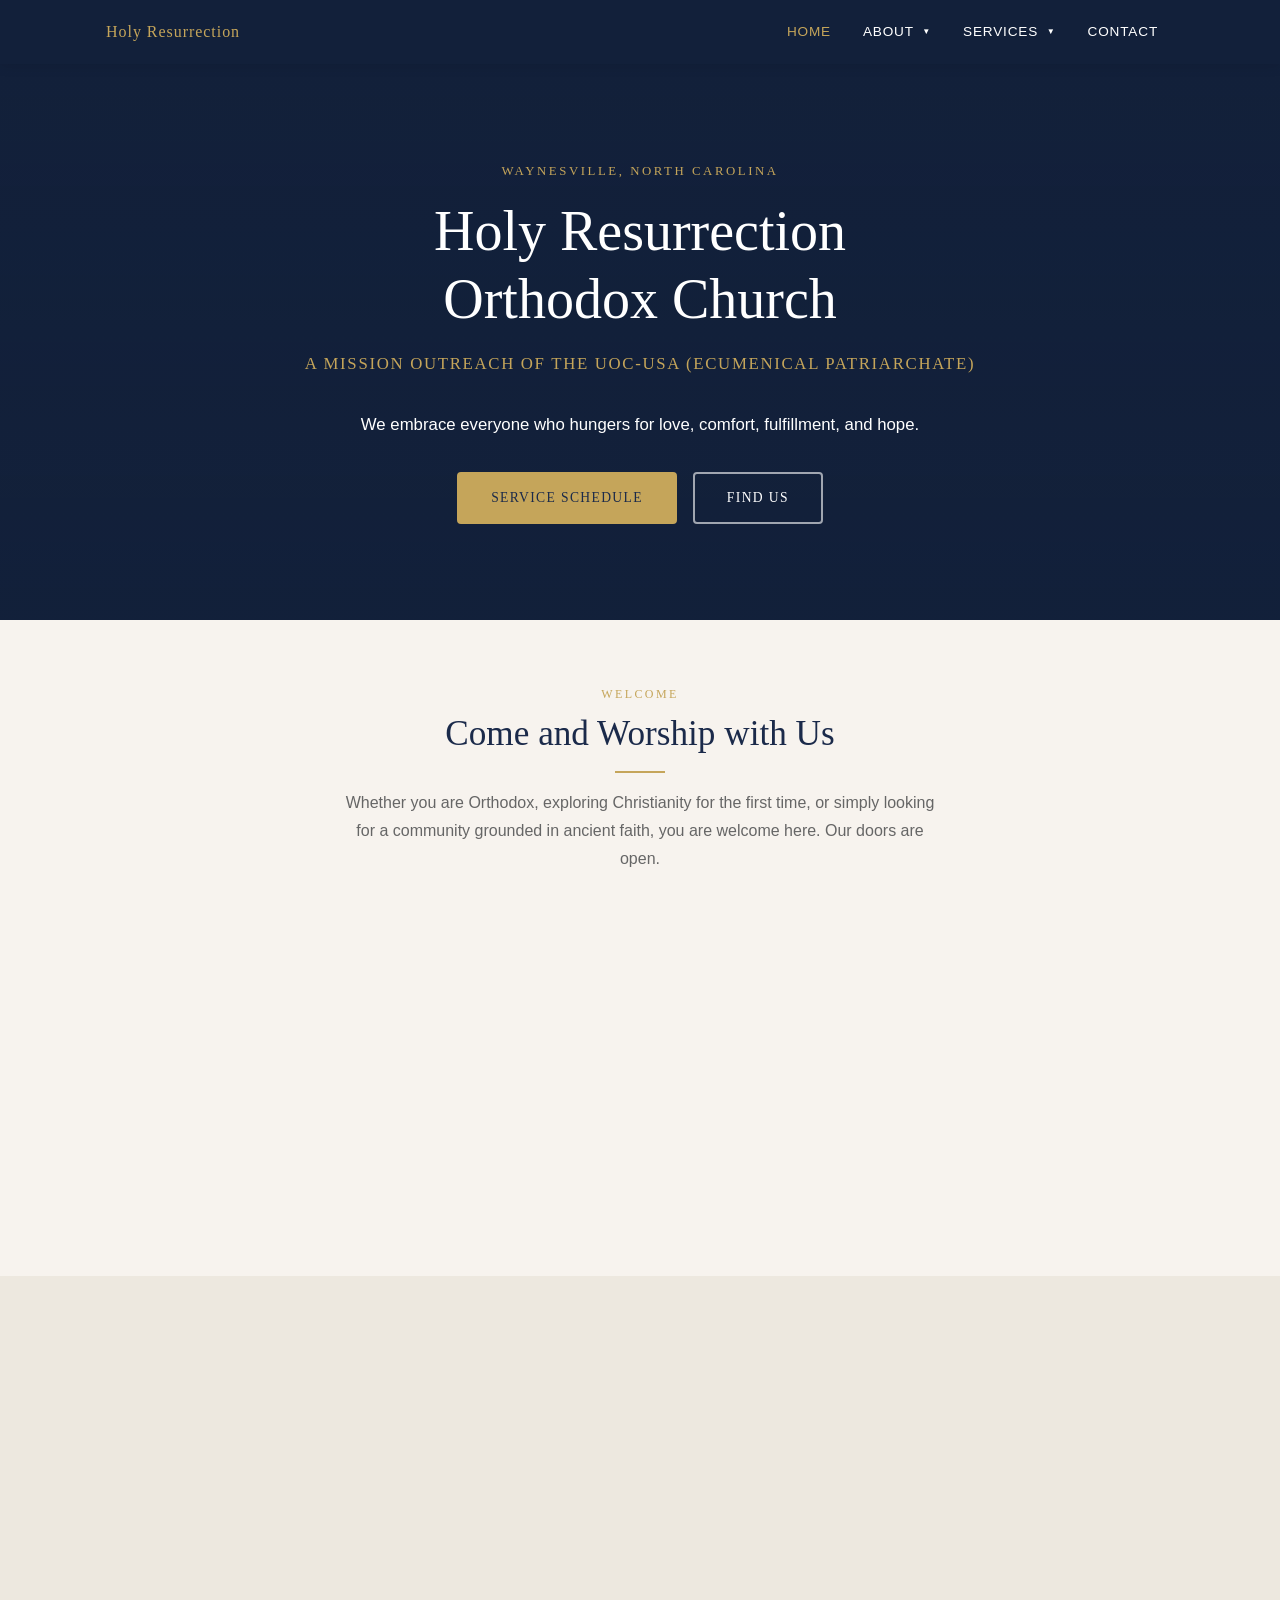
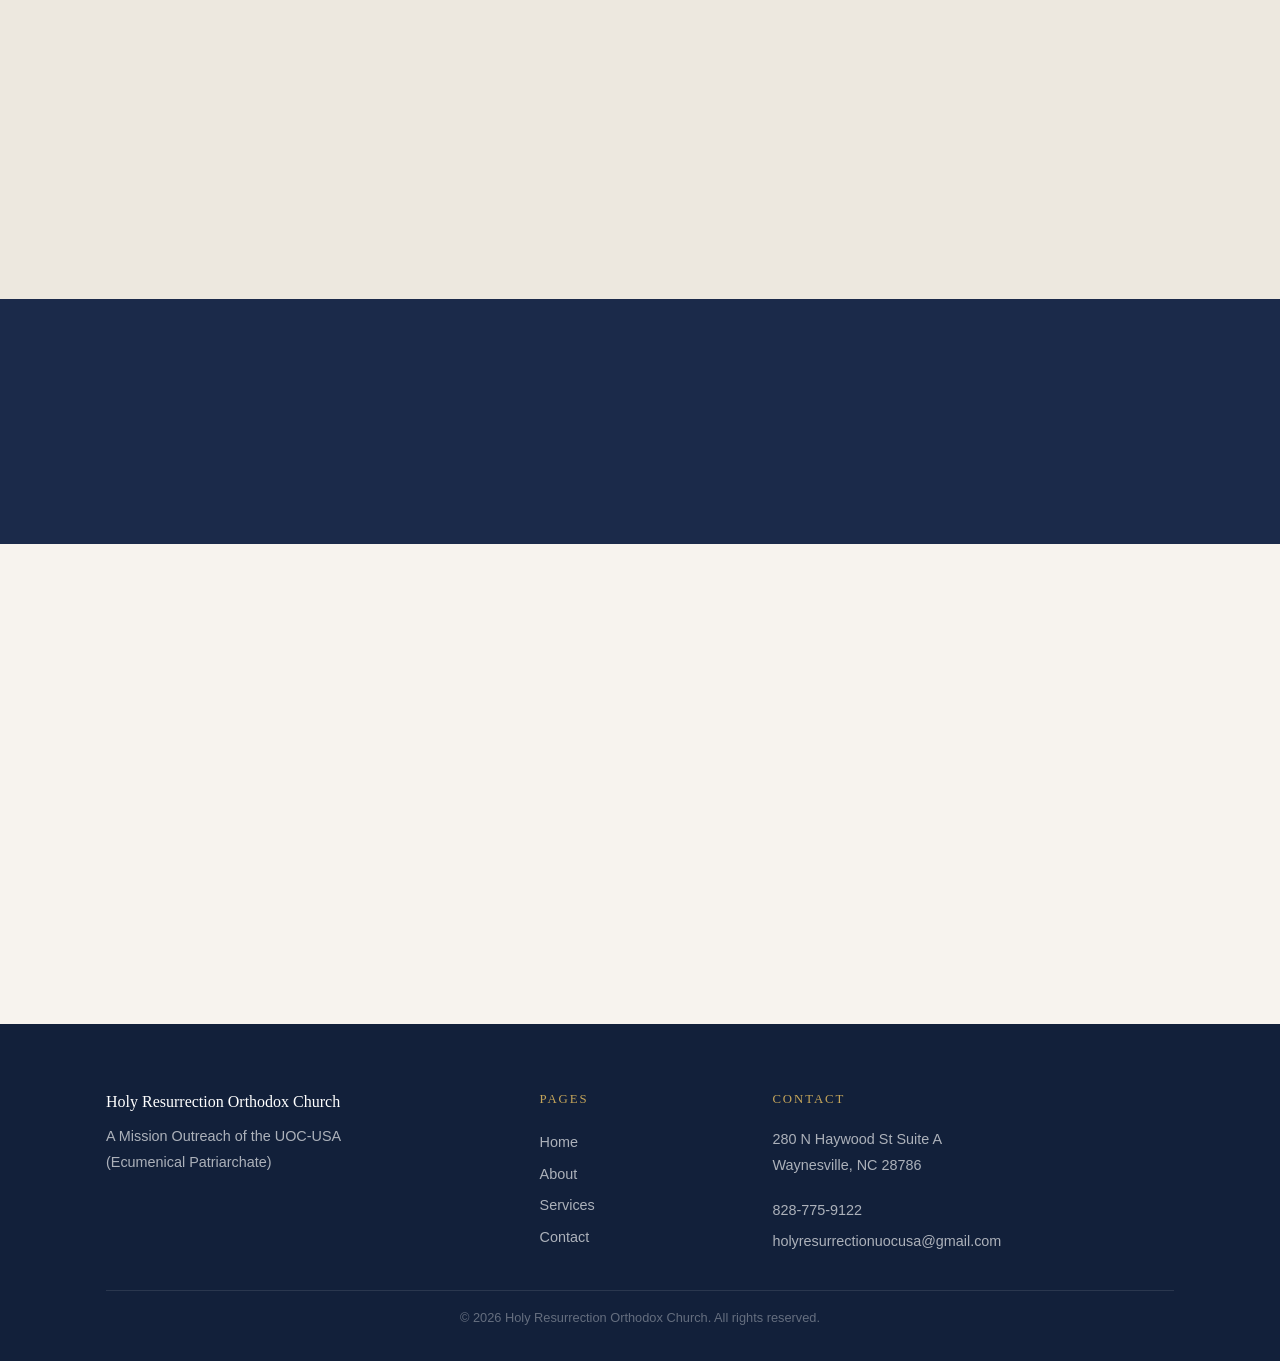
==== index.html @ 254cab0c "Initial site build" ====
<!DOCTYPE html>
<html lang="en">
<head>
  <meta charset="UTF-8">
  <meta name="viewport" content="width=device-width, initial-scale=1.0">
  <meta name="description" content="Holy Resurrection Orthodox Church is a mission outreach of the UOC-USA in Waynesville, NC. All are welcome to come and worship with us.">

  <!-- Security headers -->
  <meta http-equiv="Content-Security-Policy" content="default-src 'self'; style-src 'self' https://fonts.googleapis.com; font-src https://fonts.gstatic.com; script-src 'self'; form-action https://formspree.io; img-src 'self' data: https:; frame-src https://www.google.com https://maps.google.com; connect-src 'self' https://formspree.io;">
  <meta name="referrer" content="strict-origin-when-cross-origin">

  <title>Holy Resurrection Orthodox Church | Waynesville, NC</title>

  <link rel="icon" type="image/svg+xml" href="favicon.svg">

  <link rel="preconnect" href="https://fonts.googleapis.com">
  <link rel="preconnect" href="https://fonts.gstatic.com" crossorigin>
  <link href="https://fonts.googleapis.com/css2?family=Cinzel:wght@400;600&family=Lato:ital,wght@0,300;0,400;0,700;1,400&display=swap" rel="stylesheet">

  <link rel="stylesheet" href="style.css?v=1">
</head>
<body>

  <nav class="nav">
    <div class="nav__inner">
      <a href="index.html" class="nav__brand">Holy Resurrection</a>
      <button class="nav__toggle" id="nav-toggle" aria-label="Toggle navigation" aria-expanded="false">
        <span></span>
        <span></span>
        <span></span>
      </button>
      <ul class="nav__menu" id="nav-menu">
        <li class="nav__item">
          <a href="index.html" class="nav__link">Home</a>
        </li>
        <li class="nav__item nav__item--has-dropdown">
          <a href="about.html" class="nav__link">About <span class="nav__caret">&#9660;</span></a>
          <ul class="nav__dropdown">
            <li><a href="about.html#faith"  class="nav__dropdown-link">Our Faith</a></li>
            <li><a href="about.html#clergy" class="nav__dropdown-link">Our Clergy</a></li>
          </ul>
        </li>
        <li class="nav__item nav__item--has-dropdown">
          <a href="services.html" class="nav__link">Services <span class="nav__caret">&#9660;</span></a>
          <ul class="nav__dropdown">
            <li><a href="services.html#schedule"       class="nav__dropdown-link">Schedule</a></li>
            <li><a href="services.html#what-to-expect" class="nav__dropdown-link">What to Expect</a></li>
          </ul>
        </li>
        <li class="nav__item">
          <a href="contact.html" class="nav__link">Contact</a>
        </li>
      </ul>
    </div>
  </nav>

  <!-- Hero -->
  <section class="hero hero--home">
    <div class="container hero__inner">
      <p class="hero__eyebrow fade-in">Waynesville, North Carolina</p>
      <h1 class="hero__title fade-in">Holy Resurrection<br>Orthodox Church</h1>
      <p class="hero__subtitle fade-in">A Mission Outreach of the UOC-USA (Ecumenical Patriarchate)</p>
      <p class="hero__text fade-in">We embrace everyone who hungers for love, comfort, fulfillment, and hope.</p>
      <div class="hero__actions fade-in">
        <a href="services.html" class="btn btn--primary">Service Schedule</a>
        <a href="contact.html" class="btn btn--outline">Find Us</a>
      </div>
    </div>
  </section>

  <!-- Welcome -->
  <section class="section">
    <div class="container">
      <div class="section-header fade-in">
        <p class="section-header__eyebrow">Welcome</p>
        <h2 class="section-header__title">Come and Worship with Us</h2>
        <div class="section-header__divider"></div>
        <p class="section-header__text">
          Whether you are Orthodox, exploring Christianity for the first time, or simply looking for a community
          grounded in ancient faith, you are welcome here. Our doors are open.
        </p>
      </div>

      <div class="grid grid--3">
        <div class="card fade-in">
          <div class="card__icon">&#10014;</div>
          <h3 class="card__title">Ancient Faith</h3>
          <p>Orthodox Christianity traces an unbroken line to the apostles and the early Church. Our worship, theology, and way of life are rooted in that continuous tradition.</p>
        </div>
        <div class="card fade-in">
          <div class="card__icon">&#9812;</div>
          <h3 class="card__title">All Are Welcome</h3>
          <p>Wherever you are in your journey, you are welcome to attend, observe, and ask questions. We are glad to have you with us.</p>
        </div>
        <div class="card fade-in">
          <div class="card__icon">&#127968;</div>
          <h3 class="card__title">Local Community</h3>
          <p>We gather in the heart of Waynesville, NC as a small and growing mission parish. Come and see what the Orthodox faith looks like up close.</p>
        </div>
      </div>
    </div>
  </section>

  <!-- Service preview -->
  <section class="section section--alt">
    <div class="container">
      <div class="section-header fade-in">
        <p class="section-header__eyebrow">Worship</p>
        <h2 class="section-header__title">Services</h2>
        <div class="section-header__divider"></div>
      </div>

      <div class="grid grid--3">
        <div class="card fade-in">
          <p class="card__icon">&#127774;</p>
          <h3 class="card__title">Sunday Divine Liturgy</h3>
          <p>The central act of Orthodox worship, celebrated each week. All are welcome to attend.</p>
          <p class="card__meta">Time TBD</p>
        </div>
        <div class="card fade-in">
          <p class="card__icon">&#127771;</p>
          <h3 class="card__title">Saturday Vespers</h3>
          <p>An evening service of prayer and psalms that prepares us for the Lord's Day.</p>
          <p class="card__meta">Time TBD</p>
        </div>
        <div class="card fade-in">
          <p class="card__icon">&#128336;</p>
          <h3 class="card__title">Feast Day Services</h3>
          <p>Special services throughout the year mark the great feasts of the Church calendar.</p>
          <p class="card__meta">As scheduled</p>
        </div>
      </div>

      <div class="text-center mt-md fade-in">
        <a href="services.html" class="btn btn--gold-outline">Full Schedule</a>
      </div>
    </div>
  </section>

  <!-- Quote -->
  <section class="quote-band">
    <div class="container">
      <p class="quote-band__text fade-in">
        "The Church is a hospital, and not a courtroom, for souls. She does not condemn on behalf of sins,
        but grants remission of sins."
      </p>
      <p class="quote-band__attribution fade-in">- St. John Chrysostom</p>
    </div>
  </section>

  <!-- Location teaser -->
  <section class="section">
    <div class="container">
      <div class="split">
        <div class="fade-in">
          <p class="section-header__eyebrow">Find Us</p>
          <h2 class="split-heading">Our Location</h2>
          <div class="divider-flush"></div>
          <p>We meet at 280 N Haywood Street, Suite A in downtown Waynesville. Street parking is available nearby.</p>
          <p class="text-muted">280 N Haywood St Suite A<br>Waynesville, NC 28786</p>
          <div class="mt-md">
            <a href="contact.html" class="btn btn--primary">Get Directions</a>
          </div>
        </div>
        <div class="map-wrap fade-in">
          <iframe
            src="https://maps.google.com/maps?q=280+N+Haywood+St+Suite+A+Waynesville+NC+28786&output=embed"
            height="320"
            title="Holy Resurrection Orthodox Church location"
            loading="lazy"
            referrerpolicy="no-referrer-when-downgrade">
          </iframe>
        </div>
      </div>
    </div>
  </section>

  <!-- Footer -->
  <footer class="footer" id="footer">
    <div class="container">
      <div class="footer__grid">

        <div>
          <p class="footer__brand">Holy Resurrection Orthodox Church</p>
          <p class="footer__text">A Mission Outreach of the UOC-USA<br>(Ecumenical Patriarchate)</p>
          <!-- Social links - add when accounts are available
          <div class="social-links">
            <a href="#" class="social-link" aria-label="Facebook">FB</a>
            <a href="#" class="social-link" aria-label="YouTube">YT</a>
          </div>
          -->
        </div>

        <div>
          <p class="footer__heading">Pages</p>
          <a href="index.html"    class="footer__link">Home</a>
          <a href="about.html"    class="footer__link">About</a>
          <a href="services.html" class="footer__link">Services</a>
          <a href="contact.html"  class="footer__link">Contact</a>
        </div>

        <div>
          <p class="footer__heading">Contact</p>
          <p class="footer__text">280 N Haywood St Suite A<br>Waynesville, NC 28786</p>
          <a href="tel:+18287759122"                         class="footer__link">828-775-9122</a>
          <a href="mailto:holyresurrectionuocusa@gmail.com"  class="footer__link">holyresurrectionuocusa@gmail.com</a>
        </div>

      </div>
      <div class="footer__bottom">
        <p>&copy; 2026 Holy Resurrection Orthodox Church. All rights reserved.</p>
      </div>
    </div>
  </footer>

  <button class="back-to-top" id="back-to-top" aria-label="Back to top">&#8679;</button>

  <script src="script.js?v=1"></script>
</body>
</html>
---- style.css ----
/* ============================================================
   Design System
   ============================================================ */
:root {
  --color-primary:      #1B2A4A;
  --color-primary-dark: #12203A;
  --color-accent:       #C5A55A;
  --color-accent-dark:  #A8893E;
  --color-bg:           #F7F3EE;
  --color-bg-alt:       #EDE8DF;
  --color-text:         #2C2C2C;
  --color-text-muted:   #666666;
  --color-white:        #FFFFFF;
  --color-border:       #D9D1C4;

  --font-heading: 'Cinzel', serif;
  --font-body:    'Lato', sans-serif;

  --space-xs: 0.5rem;
  --space-sm: 1rem;
  --space-md: 2rem;
  --space-lg: 4rem;
  --space-xl: 6rem;

  --max-width:     1100px;
  --radius:        4px;
  --transition:    0.3s ease;
  --shadow:        0 2px 12px rgba(0, 0, 0, 0.10);
  --shadow-lg:     0 8px 32px rgba(0, 0, 0, 0.15);
}

/* ============================================================
   Reset & Base
   ============================================================ */
*, *::before, *::after {
  box-sizing: border-box;
  margin: 0;
  padding: 0;
}

html {
  scroll-behavior: smooth;
}

body {
  font-family: var(--font-body);
  background: var(--color-bg);
  color: var(--color-text);
  line-height: 1.75;
  font-size: 1rem;
}

img {
  max-width: 100%;
  height: auto;
  display: block;
}

a {
  color: var(--color-accent);
  text-decoration: none;
  transition: color var(--transition);
}

a:hover { color: var(--color-accent-dark); }

ul { list-style: none; }

/* ============================================================
   Typography
   ============================================================ */
h1, h2, h3, h4 {
  font-family: var(--font-heading);
  color: var(--color-primary);
  line-height: 1.2;
  font-weight: 400;
}

h1 { font-size: clamp(1.8rem, 4vw, 3rem); }
h2 { font-size: clamp(1.4rem, 3vw, 2.2rem); }
h3 { font-size: clamp(1.1rem, 2vw, 1.5rem); }

p { margin-bottom: 1rem; }
p:last-child { margin-bottom: 0; }

/* ============================================================
   Layout
   ============================================================ */
.container {
  max-width: var(--max-width);
  margin: 0 auto;
  padding: 0 var(--space-sm);
}

.section {
  padding: var(--space-lg) 0;
}

.section--alt {
  background: var(--color-bg-alt);
}

.section--dark {
  background: var(--color-primary);
}

/* ============================================================
   Navigation
   ============================================================ */
.nav {
  background: var(--color-primary-dark);
  position: sticky;
  top: 0;
  z-index: 1000;
  box-shadow: var(--shadow);
}

.nav__inner {
  max-width: var(--max-width);
  margin: 0 auto;
  padding: 0 var(--space-sm);
  display: flex;
  align-items: center;
  justify-content: space-between;
  height: 64px;
}

.nav__brand {
  font-family: var(--font-heading);
  color: var(--color-accent);
  font-size: 1rem;
  letter-spacing: 0.06em;
  text-decoration: none;
  transition: color var(--transition);
  white-space: nowrap;
}

.nav__brand:hover { color: var(--color-white); }

.nav__menu {
  display: flex;
  align-items: center;
  gap: 0;
}

.nav__item {
  position: relative;
}

.nav__link {
  display: block;
  padding: 0.5rem 1rem;
  color: var(--color-white);
  font-size: 0.85rem;
  letter-spacing: 0.06em;
  text-transform: uppercase;
  text-decoration: none;
  transition: color var(--transition);
  white-space: nowrap;
}

.nav__link:hover,
.nav__link--active {
  color: var(--color-accent);
}

.nav__caret {
  font-size: 0.6em;
  vertical-align: middle;
  margin-left: 4px;
  display: inline-block;
  transition: transform var(--transition);
}

.nav__item--open .nav__caret {
  transform: rotate(180deg);
}

/* Dropdown */
.nav__dropdown {
  display: none;
  position: absolute;
  top: 100%;
  left: 0;
  background: var(--color-primary);
  min-width: 180px;
  box-shadow: var(--shadow-lg);
  border-top: 2px solid var(--color-accent);
}

.nav__item:hover > .nav__dropdown,
.nav__item--open > .nav__dropdown {
  display: block;
}

.nav__dropdown-link {
  display: block;
  padding: 0.7rem 1rem;
  color: rgba(255, 255, 255, 0.85);
  font-size: 0.85rem;
  text-decoration: none;
  transition: background var(--transition), color var(--transition);
}

.nav__dropdown-link:hover {
  background: var(--color-primary-dark);
  color: var(--color-accent);
}

/* Hamburger */
.nav__toggle {
  display: none;
  flex-direction: column;
  gap: 5px;
  background: none;
  border: none;
  cursor: pointer;
  padding: 6px;
}

.nav__toggle span {
  display: block;
  width: 24px;
  height: 2px;
  background: var(--color-white);
  transition: var(--transition);
}

/* ============================================================
   Hero
   ============================================================ */
.hero {
  background: var(--color-primary-dark);
  color: var(--color-white);
  padding: var(--space-xl) 0;
  text-align: center;
  position: relative;
  overflow: hidden;
}

.hero--home {
  background-image:
    linear-gradient(to bottom, rgba(18, 32, 58, 0.78), rgba(18, 32, 58, 0.88)),
    url('images/hero.jpg');
  background-size: cover;
  background-position: center;
  min-height: 520px;
  display: flex;
  align-items: center;
}

.hero--page {
  padding: var(--space-lg) 0;
  background-image:
    linear-gradient(to bottom, rgba(18, 32, 58, 0.85), rgba(18, 32, 58, 0.92)),
    url('images/hero.jpg');
  background-size: cover;
  background-position: center;
}

.hero__inner {
  width: 100%;
}

.hero__eyebrow {
  font-family: var(--font-heading);
  font-size: 0.8rem;
  letter-spacing: 0.2em;
  text-transform: uppercase;
  color: var(--color-accent);
  margin-bottom: var(--space-sm);
}

.hero__title {
  color: var(--color-white);
  font-size: clamp(2rem, 5vw, 3.5rem);
  margin-bottom: var(--space-sm);
}

.hero__subtitle {
  color: var(--color-accent);
  font-family: var(--font-heading);
  font-size: clamp(0.85rem, 2vw, 1.05rem);
  letter-spacing: 0.1em;
  text-transform: uppercase;
  margin-bottom: var(--space-md);
}

.hero__text {
  max-width: 600px;
  margin: 0 auto var(--space-md);
  opacity: 0.9;
  font-size: 1.05rem;
  line-height: 1.8;
}

.hero__actions {
  display: flex;
  gap: 1rem;
  justify-content: center;
  flex-wrap: wrap;
}

/* ============================================================
   Buttons
   ============================================================ */
.btn {
  display: inline-block;
  padding: 0.75rem 2rem;
  border-radius: var(--radius);
  font-family: var(--font-heading);
  font-size: 0.85rem;
  letter-spacing: 0.1em;
  text-transform: uppercase;
  text-decoration: none;
  transition: all var(--transition);
  cursor: pointer;
  border: 2px solid transparent;
}

.btn--primary {
  background: var(--color-accent);
  color: var(--color-primary);
  border-color: var(--color-accent);
}

.btn--primary:hover {
  background: transparent;
  color: var(--color-accent);
}

.btn--outline {
  background: transparent;
  color: var(--color-white);
  border-color: rgba(255, 255, 255, 0.6);
}

.btn--outline:hover {
  background: var(--color-white);
  color: var(--color-primary);
  border-color: var(--color-white);
}

.btn--gold-outline {
  background: transparent;
  color: var(--color-accent);
  border-color: var(--color-accent);
}

.btn--gold-outline:hover {
  background: var(--color-accent);
  color: var(--color-primary);
}

/* ============================================================
   Section Header
   ============================================================ */
.section-header {
  text-align: center;
  margin-bottom: var(--space-md);
}

.section-header__eyebrow {
  font-family: var(--font-heading);
  font-size: 0.75rem;
  letter-spacing: 0.2em;
  text-transform: uppercase;
  color: var(--color-accent);
  margin-bottom: 0.5rem;
}

.section-header__title {
  margin-bottom: 1rem;
}

.section-header__divider {
  width: 50px;
  height: 2px;
  background: var(--color-accent);
  margin: 0 auto;
}

.section-header__text {
  max-width: 600px;
  margin: 1rem auto 0;
  color: var(--color-text-muted);
}

/* ============================================================
   Cards
   ============================================================ */
.grid {
  display: grid;
  gap: var(--space-md);
}

.grid--3 { grid-template-columns: repeat(3, 1fr); }
.grid--2 { grid-template-columns: repeat(2, 1fr); }

.card {
  background: var(--color-white);
  border-radius: var(--radius);
  padding: var(--space-md);
  box-shadow: var(--shadow);
  border-top: 3px solid var(--color-accent);
}

.card__icon {
  color: var(--color-accent);
  font-size: 1.8rem;
  margin-bottom: var(--space-sm);
}

.card__title {
  margin-bottom: 0.75rem;
  font-size: 1.1rem;
}

.card__meta {
  font-size: 0.85rem;
  color: var(--color-text-muted);
  font-style: italic;
  margin-top: 0.5rem;
}

/* ============================================================
   Quote Band
   ============================================================ */
.quote-band {
  background: var(--color-primary);
  padding: var(--space-lg) 0;
  text-align: center;
}

.quote-band__text {
  font-family: var(--font-heading);
  font-size: clamp(1rem, 2.5vw, 1.35rem);
  color: var(--color-bg);
  max-width: 720px;
  margin: 0 auto 1.25rem;
  line-height: 1.7;
  font-style: italic;
}

.quote-band__attribution {
  color: var(--color-accent);
  font-size: 0.85rem;
  letter-spacing: 0.1em;
  text-transform: uppercase;
  font-family: var(--font-heading);
}

/* ============================================================
   Two-column layout
   ============================================================ */
.split {
  display: grid;
  grid-template-columns: 1fr 1fr;
  gap: var(--space-lg);
  align-items: start;
}

.split--wide-left {
  grid-template-columns: 3fr 2fr;
}

/* ============================================================
   Clergy list
   ============================================================ */
.clergy-list {
  display: grid;
  grid-template-columns: repeat(2, 1fr);
  gap: var(--space-md);
}

.clergy-card {
  background: var(--color-white);
  border-radius: var(--radius);
  padding: var(--space-md);
  box-shadow: var(--shadow);
  text-align: center;
}

.clergy-card__name {
  margin-bottom: 0.25rem;
  font-size: 1rem;
}

.clergy-card__title {
  color: var(--color-accent);
  font-size: 0.85rem;
  font-family: var(--font-heading);
  letter-spacing: 0.05em;
}

/* ============================================================
   Service schedule
   ============================================================ */
.schedule-table {
  width: 100%;
  border-collapse: collapse;
  background: var(--color-white);
  box-shadow: var(--shadow);
  border-radius: var(--radius);
  overflow: hidden;
}

.schedule-table th {
  background: var(--color-primary);
  color: var(--color-white);
  font-family: var(--font-heading);
  font-weight: 400;
  font-size: 0.85rem;
  letter-spacing: 0.1em;
  text-transform: uppercase;
  padding: 0.9rem 1.25rem;
  text-align: left;
}

.schedule-table td {
  padding: 0.9rem 1.25rem;
  border-bottom: 1px solid var(--color-border);
  font-size: 0.95rem;
}

.schedule-table tr:last-child td { border-bottom: none; }

.schedule-table tr:nth-child(even) td {
  background: var(--color-bg-alt);
}

.schedule-table .day {
  font-weight: 700;
  color: var(--color-primary);
}

.schedule-table .time {
  color: var(--color-accent-dark);
  font-style: italic;
}

/* ============================================================
   Contact form
   ============================================================ */
.form-group {
  margin-bottom: 1.25rem;
}

.form-group label {
  display: block;
  margin-bottom: 0.4rem;
  font-size: 0.9rem;
  font-weight: 700;
  color: var(--color-primary);
  font-family: var(--font-heading);
  letter-spacing: 0.04em;
}

.form-group input,
.form-group textarea,
.form-group select {
  width: 100%;
  padding: 0.75rem 1rem;
  border: 1px solid var(--color-border);
  border-radius: var(--radius);
  font-family: var(--font-body);
  font-size: 1rem;
  background: var(--color-white);
  color: var(--color-text);
  transition: border-color var(--transition), box-shadow var(--transition);
}

.form-group input:focus,
.form-group textarea:focus {
  outline: none;
  border-color: var(--color-accent);
  box-shadow: 0 0 0 3px rgba(197, 165, 90, 0.15);
}

.form-group textarea {
  min-height: 160px;
  resize: vertical;
}

.form-notice {
  font-size: 0.85rem;
  color: var(--color-text-muted);
  margin-top: var(--space-sm);
}

/* ============================================================
   Contact info sidebar
   ============================================================ */
.contact-info {
  background: var(--color-primary);
  color: var(--color-white);
  border-radius: var(--radius);
  padding: var(--space-md);
}

.contact-info__heading {
  color: var(--color-accent);
  font-size: 0.8rem;
  letter-spacing: 0.15em;
  text-transform: uppercase;
  font-family: var(--font-heading);
  margin-bottom: 0.5rem;
  margin-top: var(--space-md);
}

.contact-info__heading:first-child { margin-top: 0; }

.contact-info__text {
  font-size: 0.95rem;
  color: rgba(255, 255, 255, 0.85);
  line-height: 1.7;
  margin-bottom: 0;
}

.contact-info__link {
  color: rgba(255, 255, 255, 0.85);
  text-decoration: none;
  font-size: 0.95rem;
  display: block;
  transition: color var(--transition);
}

.contact-info__link:hover { color: var(--color-accent); }

/* ============================================================
   Map embed
   ============================================================ */
.map-wrap {
  border-radius: var(--radius);
  overflow: hidden;
  box-shadow: var(--shadow);
  margin-top: var(--space-md);
}

.map-wrap iframe {
  display: block;
  width: 100%;
  border: none;
}

/* ============================================================
   Footer
   ============================================================ */
.footer {
  background: var(--color-primary-dark);
  color: rgba(255, 255, 255, 0.7);
  padding: var(--space-lg) 0 var(--space-md);
}

.footer__grid {
  display: grid;
  grid-template-columns: 2fr 1fr 2fr;
  gap: var(--space-md);
  margin-bottom: var(--space-md);
}

.footer__heading {
  color: var(--color-accent);
  font-family: var(--font-heading);
  font-size: 0.8rem;
  letter-spacing: 0.15em;
  text-transform: uppercase;
  margin-bottom: var(--space-sm);
}

.footer__brand {
  font-family: var(--font-heading);
  color: var(--color-white);
  font-size: 1rem;
  margin-bottom: 0.5rem;
}

.footer__text {
  font-size: 0.9rem;
  line-height: 1.8;
  color: rgba(255, 255, 255, 0.65);
}

.footer__link {
  display: block;
  padding: 0.2rem 0;
  color: rgba(255, 255, 255, 0.65);
  text-decoration: none;
  font-size: 0.9rem;
  transition: color var(--transition);
}

.footer__link:hover { color: var(--color-accent); }

.social-links {
  display: flex;
  gap: 1rem;
  margin-top: var(--space-sm);
}

.social-link {
  color: rgba(255, 255, 255, 0.55);
  font-size: 1.1rem;
  text-decoration: none;
  font-family: var(--font-heading);
  transition: color var(--transition);
}

.social-link:hover { color: var(--color-accent); }

.footer__bottom {
  border-top: 1px solid rgba(255, 255, 255, 0.1);
  padding-top: var(--space-sm);
  text-align: center;
  font-size: 0.8rem;
  color: rgba(255, 255, 255, 0.35);
}

/* ============================================================
   Back to top
   ============================================================ */
.back-to-top {
  position: fixed;
  bottom: 2rem;
  right: 2rem;
  width: 44px;
  height: 44px;
  background: var(--color-accent);
  color: var(--color-primary);
  border: none;
  border-radius: 50%;
  cursor: pointer;
  display: flex;
  align-items: center;
  justify-content: center;
  font-size: 1.2rem;
  opacity: 0;
  visibility: hidden;
  transition: opacity var(--transition), visibility var(--transition), transform var(--transition);
  z-index: 999;
  box-shadow: var(--shadow-lg);
  font-family: var(--font-body);
  line-height: 1;
}

.back-to-top--visible {
  opacity: 1;
  visibility: visible;
}

.back-to-top:hover {
  transform: translateY(-3px);
  background: var(--color-accent-dark);
}

/* ============================================================
   Fade-in animation
   ============================================================ */
.fade-in {
  opacity: 0;
  transform: translateY(24px);
  transition: opacity 0.65s ease, transform 0.65s ease;
}

.fade-in--visible {
  opacity: 1;
  transform: translateY(0);
}

.fade-in:nth-child(2) { transition-delay: 0.1s; }
.fade-in:nth-child(3) { transition-delay: 0.2s; }
.fade-in:nth-child(4) { transition-delay: 0.3s; }

/* ============================================================
   Utility
   ============================================================ */
.text-center { text-align: center; }
.text-gold   { color: var(--color-accent); }
.text-muted  { color: var(--color-text-muted); }
.mt-sm       { margin-top: var(--space-sm); }
.mt-md       { margin-top: var(--space-md); }
.mb-sm       { margin-bottom: var(--space-sm); }
.mb-md       { margin-bottom: var(--space-md); }

/* Divider variant used inside split layouts (left-aligned, flush margin) */
.divider-flush {
  width: 50px;
  height: 2px;
  background: var(--color-accent);
  margin: 0 0 var(--space-md);
}

/* Heading inside split layout */
.split-heading {
  margin-bottom: var(--space-sm);
}

/* ============================================================
   Responsive
   ============================================================ */
@media (max-width: 900px) {
  .grid--3 { grid-template-columns: repeat(2, 1fr); }
  .footer__grid { grid-template-columns: 1fr 1fr; }
  .clergy-list { grid-template-columns: 1fr 1fr; }
  .split, .split--wide-left { grid-template-columns: 1fr; }
}

@media (max-width: 768px) {
  .nav__menu {
    display: none;
    flex-direction: column;
    position: absolute;
    top: 64px;
    left: 0;
    right: 0;
    background: var(--color-primary);
    padding: 0.5rem 0;
    box-shadow: var(--shadow-lg);
  }

  .nav__menu--open { display: flex; }

  .nav__toggle { display: flex; }

  .nav__link { padding: 0.85rem 1.5rem; }

  .nav__dropdown {
    position: static;
    display: none;
    box-shadow: none;
    border-top: none;
    border-left: 3px solid var(--color-accent);
    background: rgba(0, 0, 0, 0.2);
    margin-left: 1rem;
  }

  .nav__item--open > .nav__dropdown { display: block; }

  .hero--home { min-height: auto; }
}

@media (max-width: 600px) {
  .grid--3,
  .grid--2       { grid-template-columns: 1fr; }
  .footer__grid  { grid-template-columns: 1fr; }
  .clergy-list   { grid-template-columns: 1fr; }

  .back-to-top {
    bottom: 1.25rem;
    right: 1.25rem;
  }
}
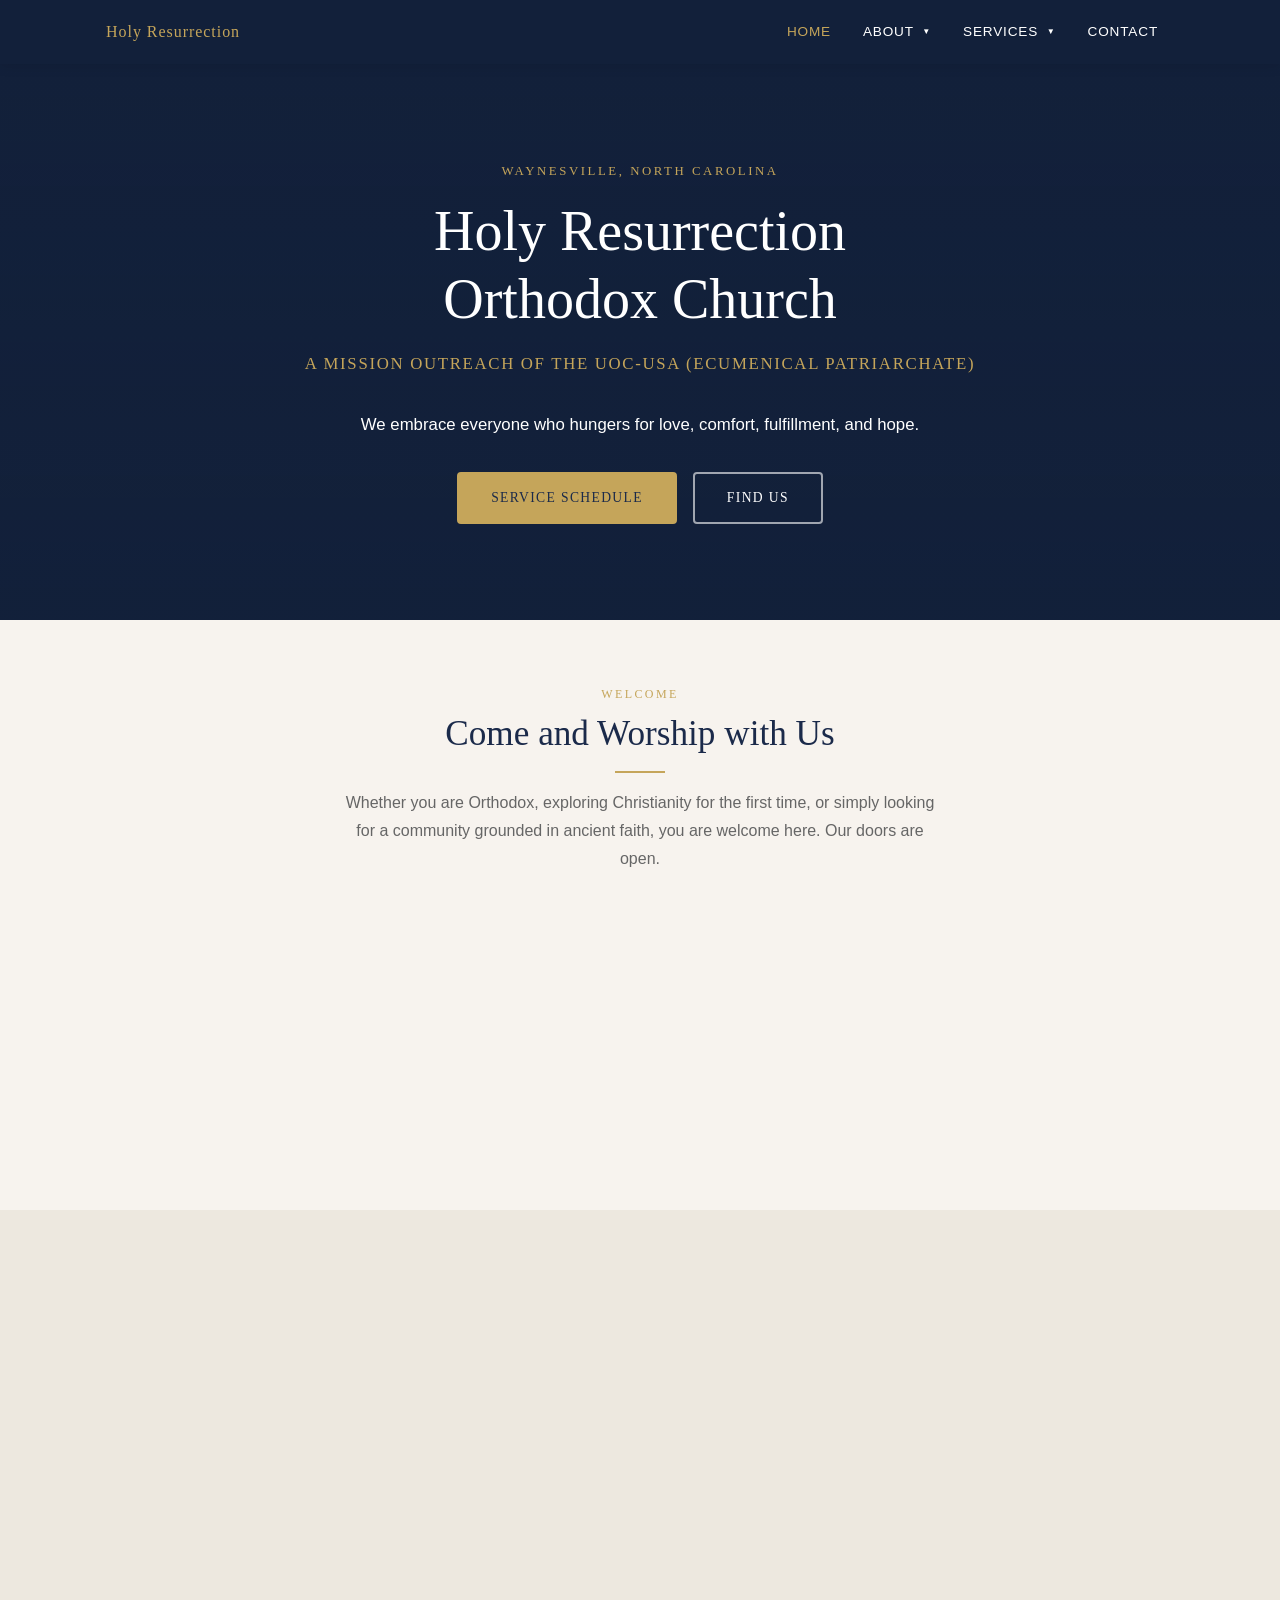
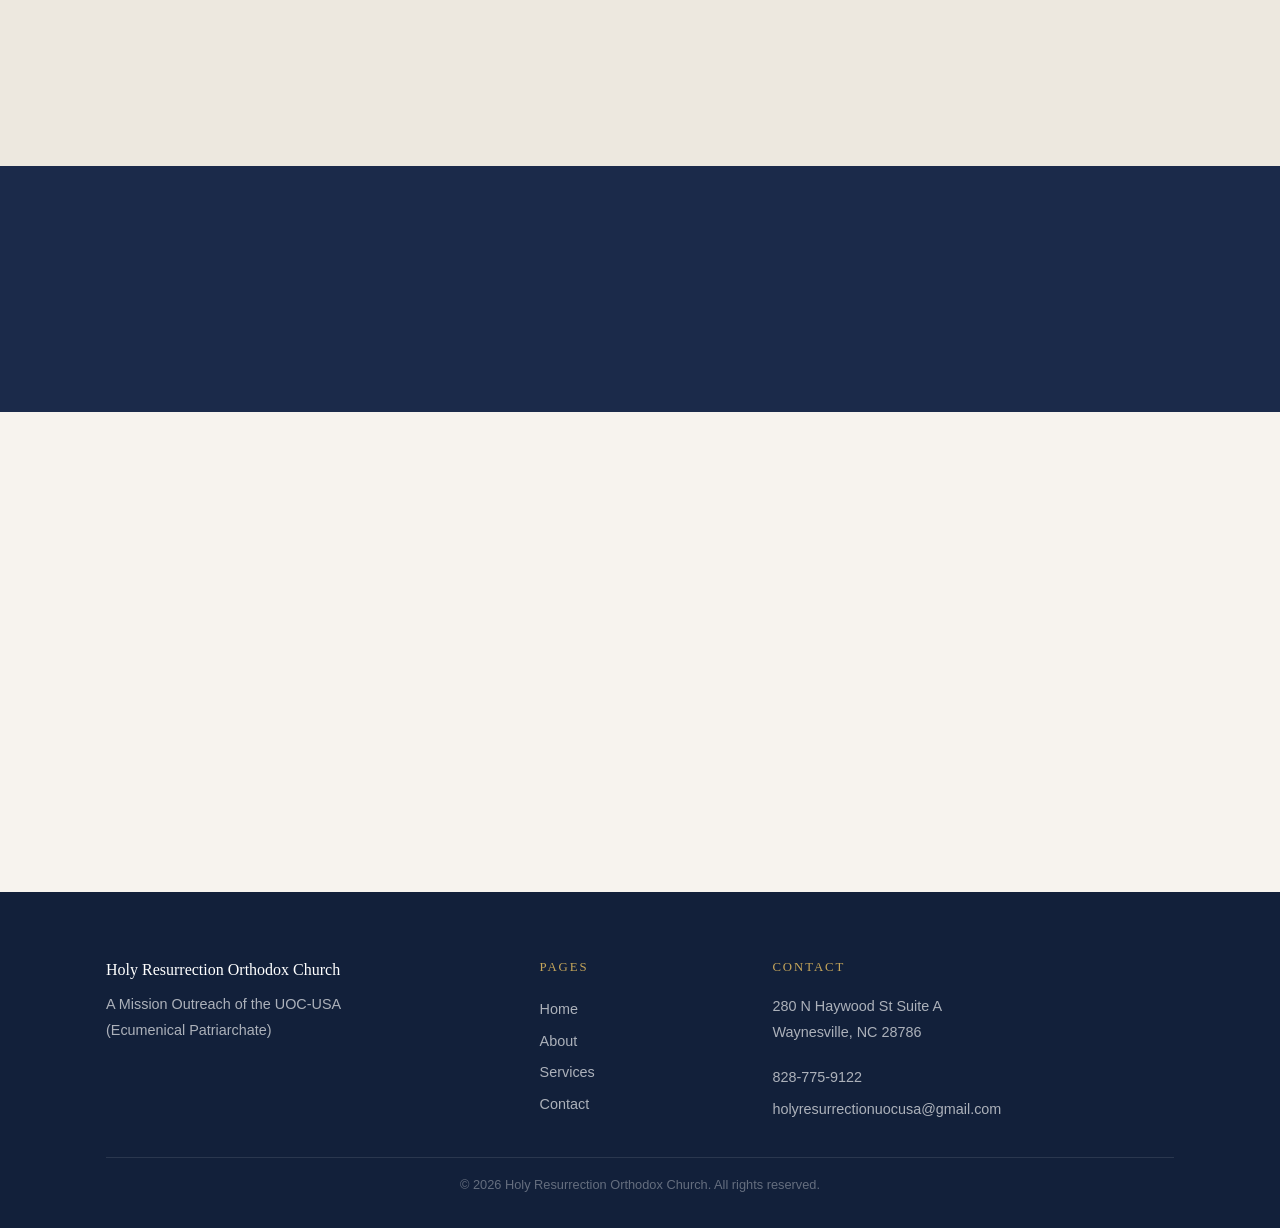
==== commit d6e44b2c: "Remove all emoji icons from cards" ====
--- a/index.html
+++ b/index.html
@@ -83,17 +83,14 @@
 
       <div class="grid grid--3">
         <div class="card fade-in">
-          <div class="card__icon">&#10014;</div>
           <h3 class="card__title">Ancient Faith</h3>
           <p>Orthodox Christianity traces an unbroken line to the apostles and the early Church. Our worship, theology, and way of life are rooted in that continuous tradition.</p>
         </div>
         <div class="card fade-in">
-          <div class="card__icon">&#9812;</div>
           <h3 class="card__title">All Are Welcome</h3>
           <p>Wherever you are in your journey, you are welcome to attend, observe, and ask questions. We are glad to have you with us.</p>
         </div>
         <div class="card fade-in">
-          <div class="card__icon">&#127968;</div>
           <h3 class="card__title">Local Community</h3>
           <p>We gather in the heart of Waynesville, NC as a small and growing mission parish. Come and see what the Orthodox faith looks like up close.</p>
         </div>
@@ -112,19 +109,16 @@
 
       <div class="grid grid--3">
         <div class="card fade-in">
-          <p class="card__icon">&#127774;</p>
           <h3 class="card__title">Sunday Divine Liturgy</h3>
           <p>The central act of Orthodox worship, celebrated each week. All are welcome to attend.</p>
           <p class="card__meta">Time TBD</p>
         </div>
         <div class="card fade-in">
-          <p class="card__icon">&#127771;</p>
           <h3 class="card__title">Saturday Vespers</h3>
           <p>An evening service of prayer and psalms that prepares us for the Lord's Day.</p>
           <p class="card__meta">Time TBD</p>
         </div>
         <div class="card fade-in">
-          <p class="card__icon">&#128336;</p>
           <h3 class="card__title">Feast Day Services</h3>
           <p>Special services throughout the year mark the great feasts of the Church calendar.</p>
           <p class="card__meta">As scheduled</p>
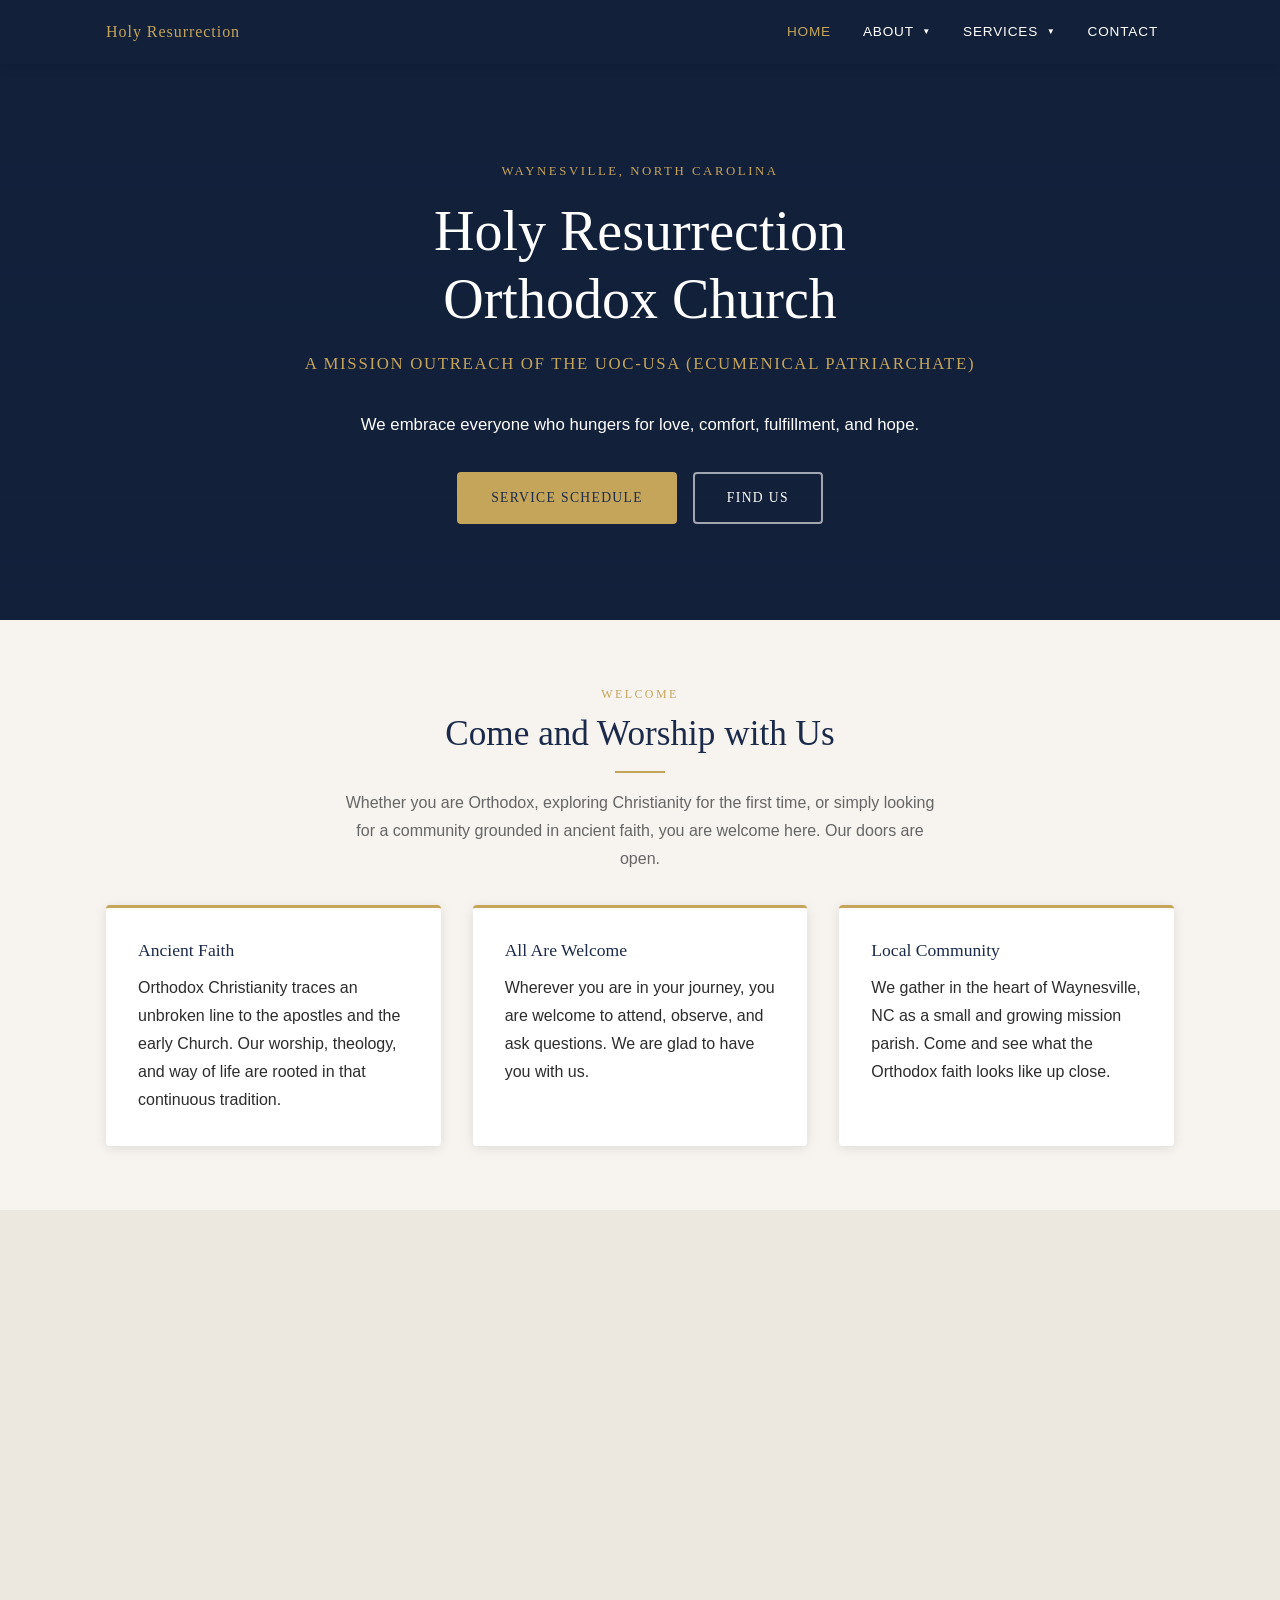
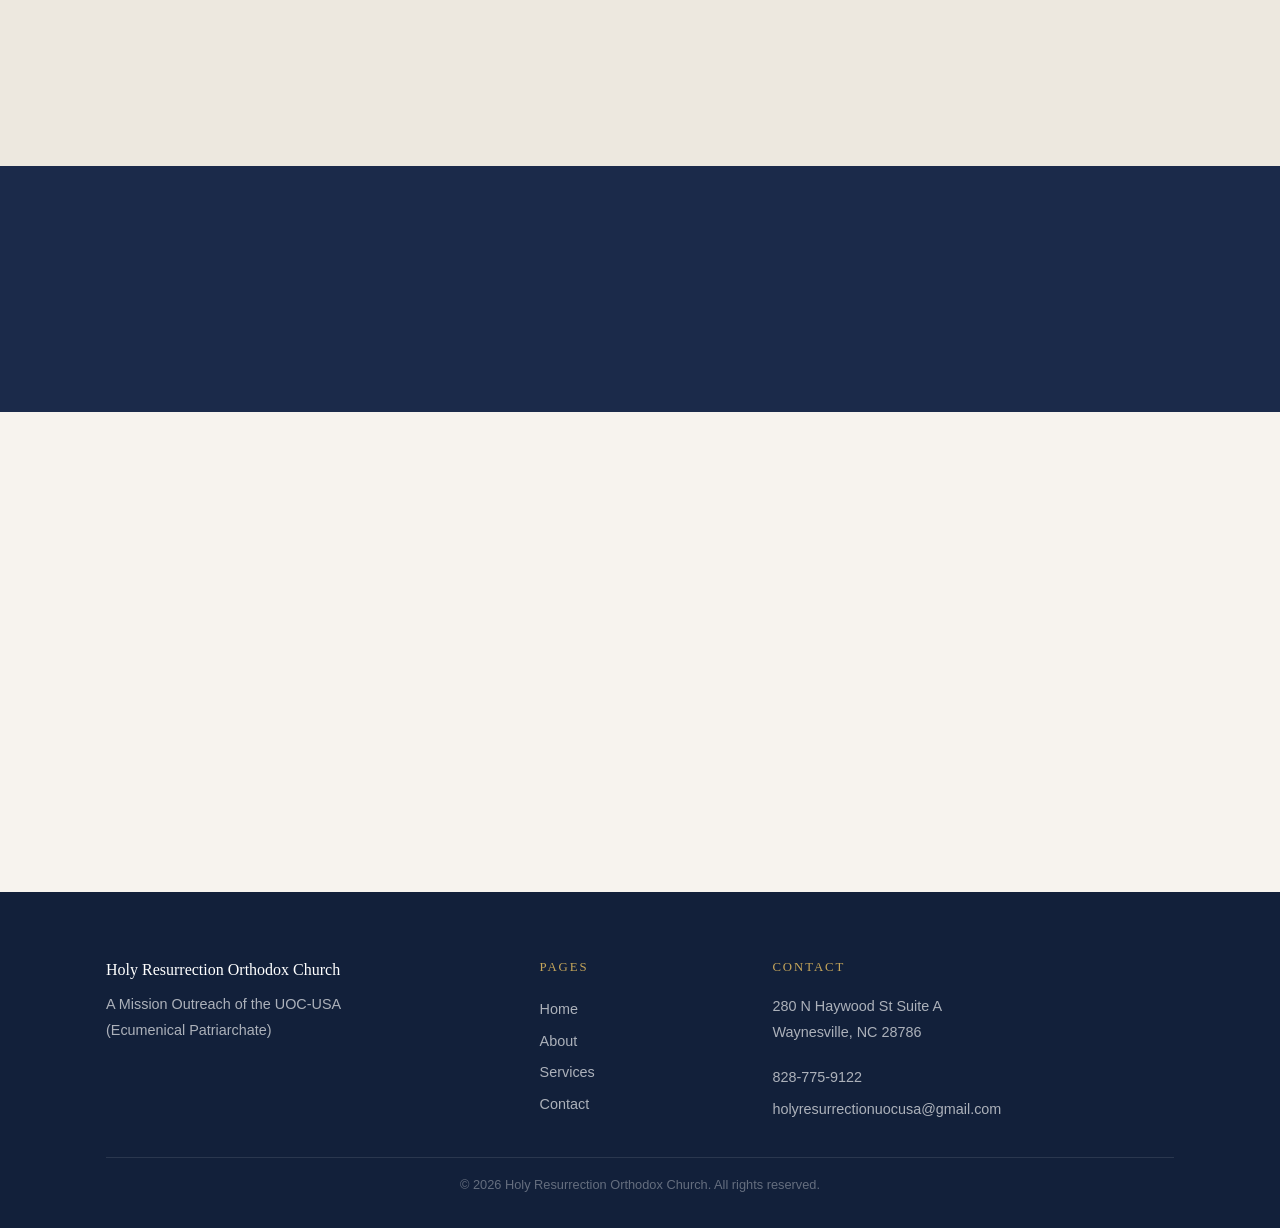
==== commit f545b5e9: "Improve fade-in timing, add about intro, fix maps URL, update CI actions" ====
--- a/index.html
+++ b/index.html
@@ -158,7 +158,7 @@
         </div>
         <div class="map-wrap fade-in">
           <iframe
-            src="https://maps.google.com/maps?q=280+N+Haywood+St+Suite+A+Waynesville+NC+28786&output=embed"
+            src="https://www.google.com/maps?q=280+N+Haywood+St+Suite+A,+Waynesville,+NC+28786&output=embed"
             height="320"
             title="Holy Resurrection Orthodox Church location"
             loading="lazy"
@@ -209,6 +209,6 @@
 
   <button class="back-to-top" id="back-to-top" aria-label="Back to top">&#8679;</button>
 
-  <script src="script.js?v=1"></script>
+  <script src="script.js?v=2"></script>
 </body>
 </html>
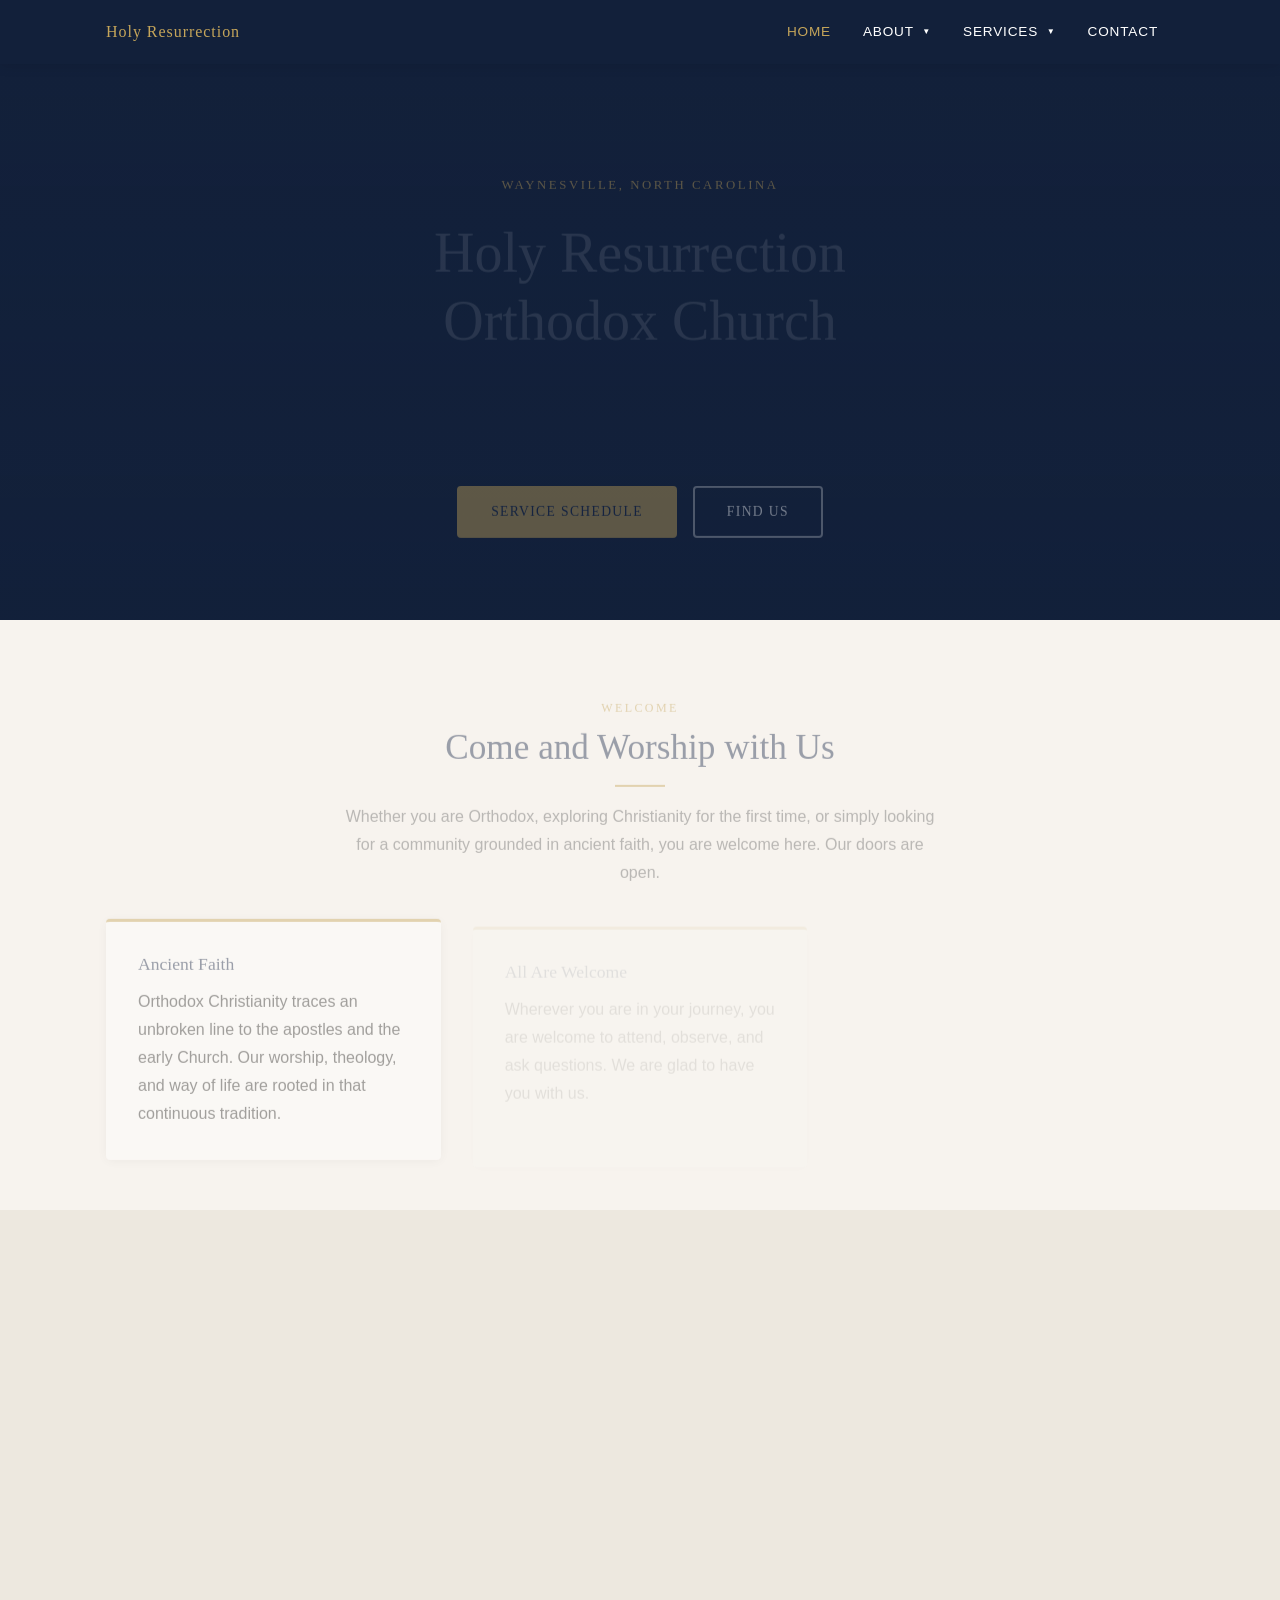
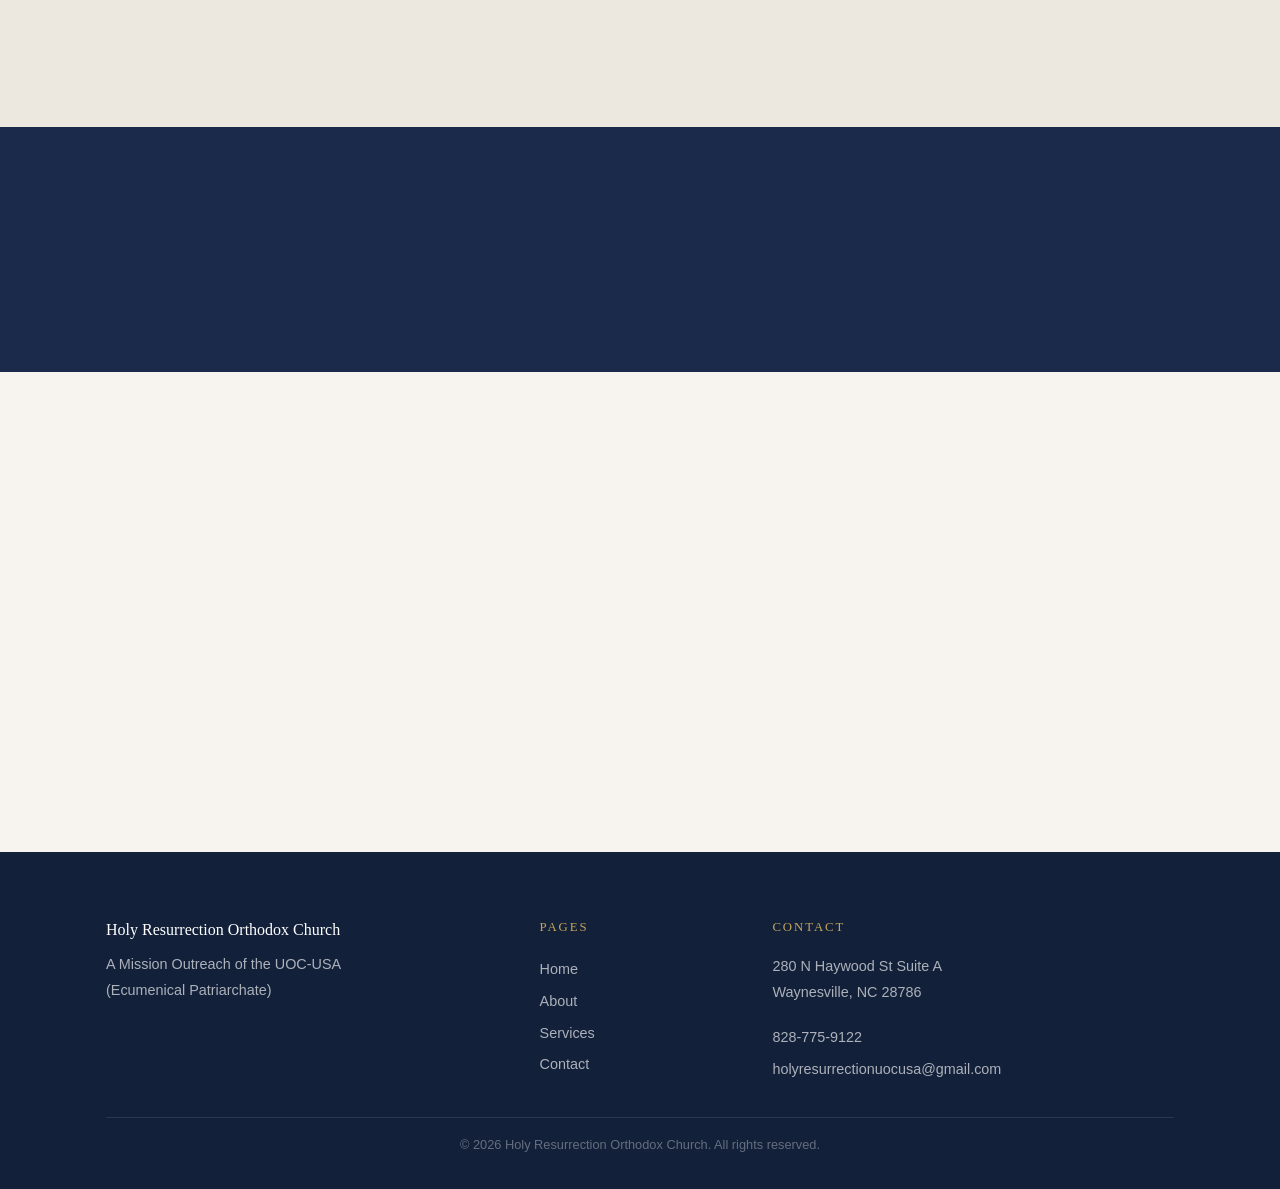
==== commit 7cbddff1: "Add real service times from church sign" ====
--- a/index.html
+++ b/index.html
@@ -109,19 +109,16 @@
 
       <div class="grid grid--3">
         <div class="card fade-in">
-          <h3 class="card__title">Sunday Divine Liturgy</h3>
-          <p>The central act of Orthodox worship, celebrated each week. All are welcome to attend.</p>
-          <p class="card__meta">Time TBD</p>
-        </div>
-        <div class="card fade-in">
-          <h3 class="card__title">Saturday Vespers</h3>
-          <p>An evening service of prayer and psalms that prepares us for the Lord's Day.</p>
-          <p class="card__meta">Time TBD</p>
-        </div>
-        <div class="card fade-in">
-          <h3 class="card__title">Feast Day Services</h3>
-          <p>Special services throughout the year mark the great feasts of the Church calendar.</p>
-          <p class="card__meta">As scheduled</p>
+          <h3 class="card__title">Sunday</h3>
+          <p>Matins at 9:00 AM followed by Divine Liturgy at 10:00 AM. Lunch and coffee for all following the service.</p>
+        </div>
+        <div class="card fade-in">
+          <h3 class="card__title">Saturday</h3>
+          <p>Vespers from 7:00 to 8:00 PM. An evening service of prayer and psalms that prepares us for the Lord's Day.</p>
+        </div>
+        <div class="card fade-in">
+          <h3 class="card__title">Wednesday</h3>
+          <p>Compline and Akathist from 7:00 to 8:00 PM.</p>
         </div>
       </div>
 
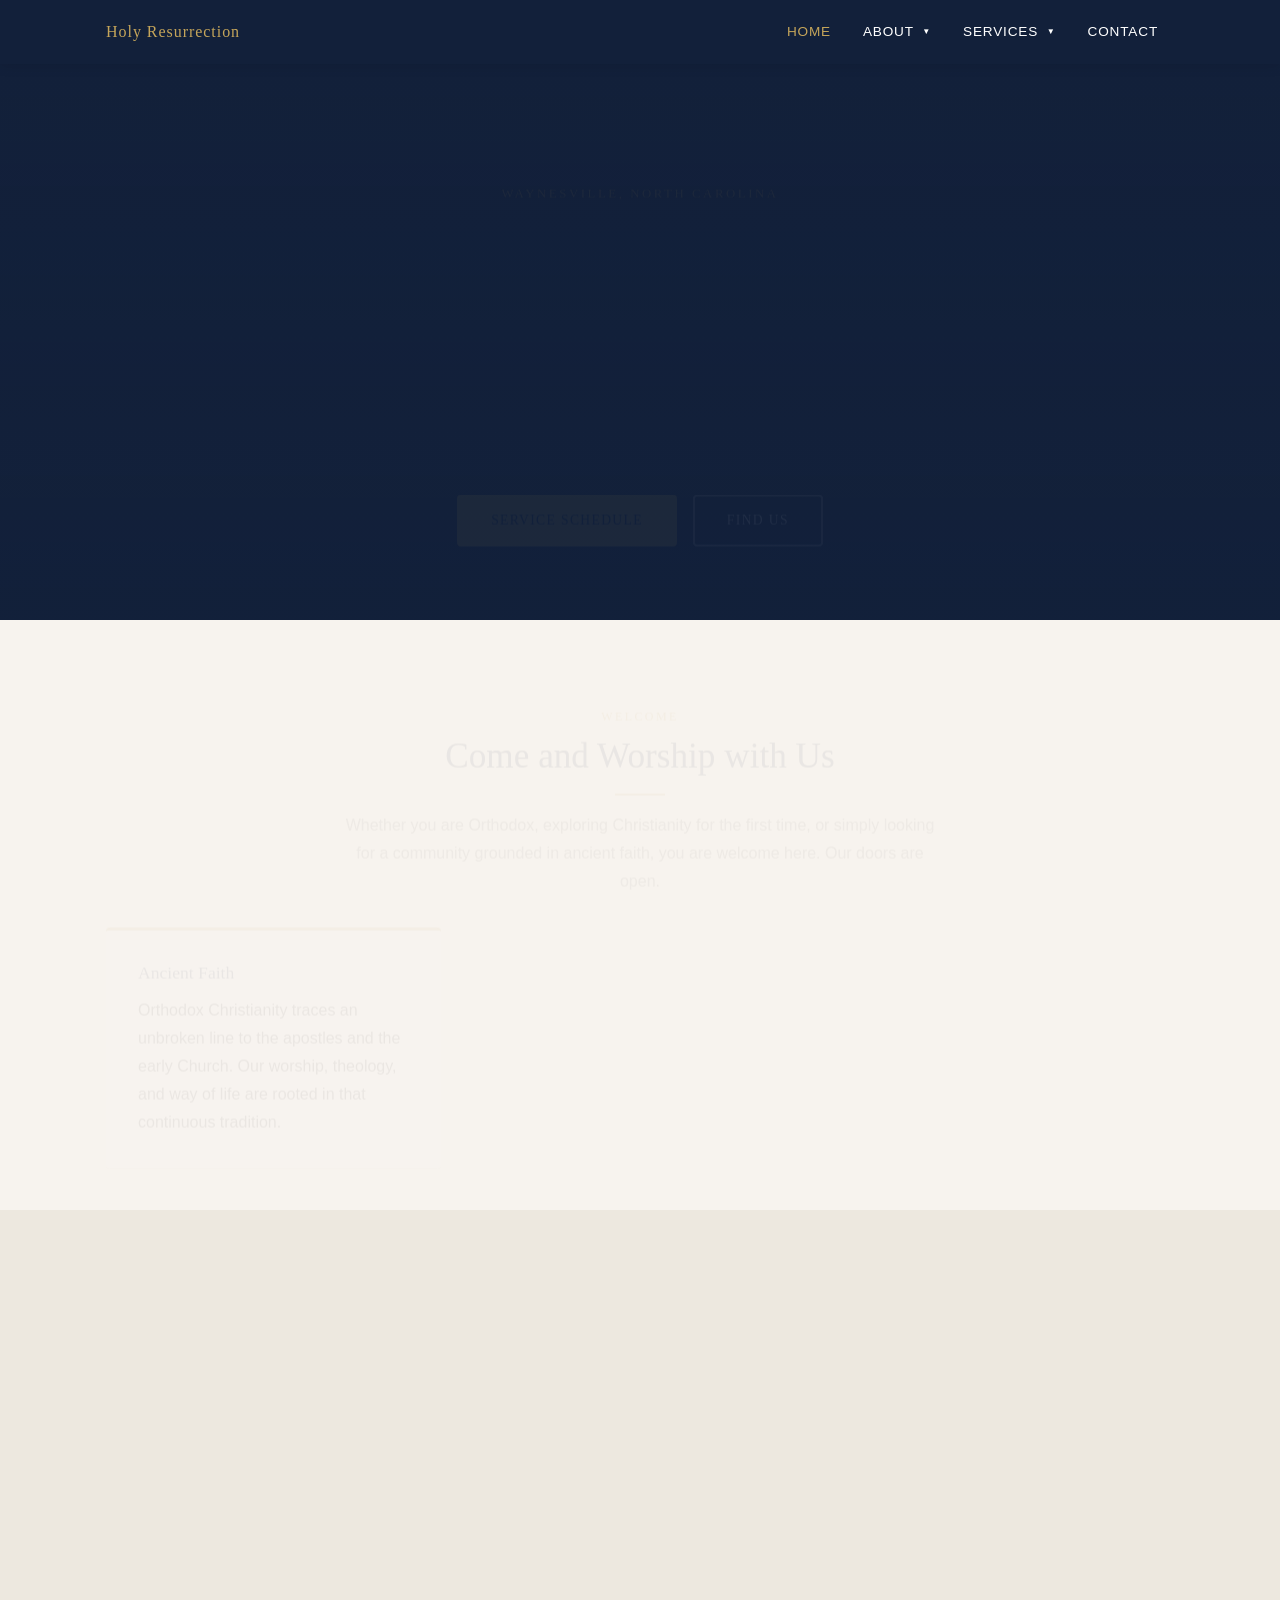
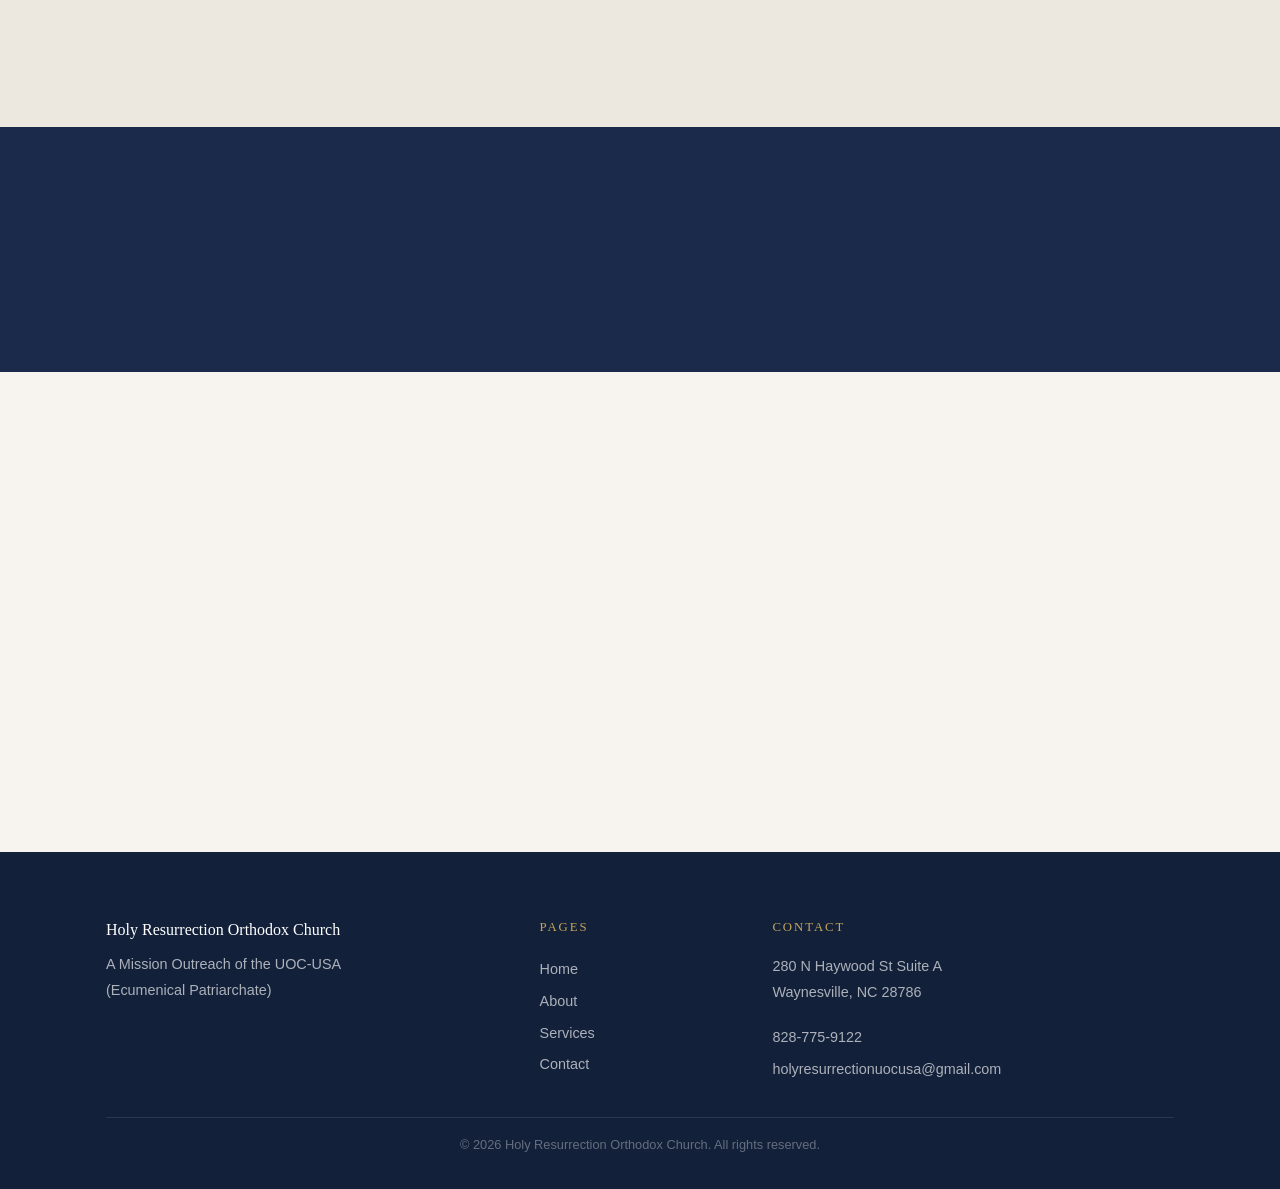
==== commit df04f22a: "Add Google Maps / Apple Maps picker to Get Directions button" ====
--- a/index.html
+++ b/index.html
@@ -17,7 +17,7 @@
   <link rel="preconnect" href="https://fonts.gstatic.com" crossorigin>
   <link href="https://fonts.googleapis.com/css2?family=Cinzel:wght@400;600&family=Lato:ital,wght@0,300;0,400;0,700;1,400&display=swap" rel="stylesheet">
 
-  <link rel="stylesheet" href="style.css?v=1">
+  <link rel="stylesheet" href="style.css?v=2">
 </head>
 <body>
 
@@ -150,7 +150,13 @@
           <p>We meet at 280 N Haywood Street, Suite A in downtown Waynesville. Street parking is available nearby.</p>
           <p class="text-muted">280 N Haywood St Suite A<br>Waynesville, NC 28786</p>
           <div class="mt-md">
-            <a href="contact.html" class="btn btn--primary">Get Directions</a>
+            <div class="maps-picker">
+              <button class="btn btn--primary maps-picker__trigger" aria-haspopup="true" aria-expanded="false">Get Directions</button>
+              <div class="maps-picker__menu" hidden>
+                <a href="https://www.google.com/maps/dir/?api=1&destination=280+N+Haywood+St+Suite+A,+Waynesville,+NC+28786" target="_blank" rel="noopener" class="maps-picker__option">Google Maps</a>
+                <a href="https://maps.apple.com/?daddr=280+N+Haywood+St+Suite+A,+Waynesville,+NC+28786" target="_blank" rel="noopener" class="maps-picker__option">Apple Maps</a>
+              </div>
+            </div>
           </div>
         </div>
         <div class="map-wrap fade-in">
@@ -206,6 +212,6 @@
 
   <button class="back-to-top" id="back-to-top" aria-label="Back to top">&#8679;</button>
 
-  <script src="script.js?v=2"></script>
+  <script src="script.js?v=3"></script>
 </body>
 </html>
--- a/style.css
+++ b/style.css
@@ -339,6 +339,11 @@
   background: var(--color-white);
   color: var(--color-primary);
   border-color: var(--color-white);
+}
+
+.btn--sm {
+  font-size: 0.8rem;
+  padding: 0.5rem 1rem;
 }
 
 .btn--gold-outline {
@@ -714,6 +719,47 @@
   text-align: center;
   font-size: 0.8rem;
   color: rgba(255, 255, 255, 0.35);
+}
+
+/* ============================================================
+   Maps picker dropdown
+   ============================================================ */
+.maps-picker {
+  position: relative;
+  display: inline-block;
+}
+
+.maps-picker__menu {
+  position: absolute;
+  top: calc(100% + 8px);
+  left: 0;
+  background: var(--color-white);
+  border: 1px solid var(--color-border);
+  border-radius: var(--radius);
+  box-shadow: var(--shadow-lg);
+  min-width: 160px;
+  z-index: 200;
+  overflow: hidden;
+}
+
+.maps-picker__menu[hidden] { display: none; }
+
+.maps-picker__option {
+  display: block;
+  padding: 0.75rem 1.1rem;
+  color: var(--color-text);
+  text-decoration: none;
+  font-size: 0.9rem;
+  transition: background var(--transition), color var(--transition);
+}
+
+.maps-picker__option:hover {
+  background: var(--color-bg-alt);
+  color: var(--color-primary);
+}
+
+.maps-picker__option + .maps-picker__option {
+  border-top: 1px solid var(--color-border);
 }
 
 /* ============================================================
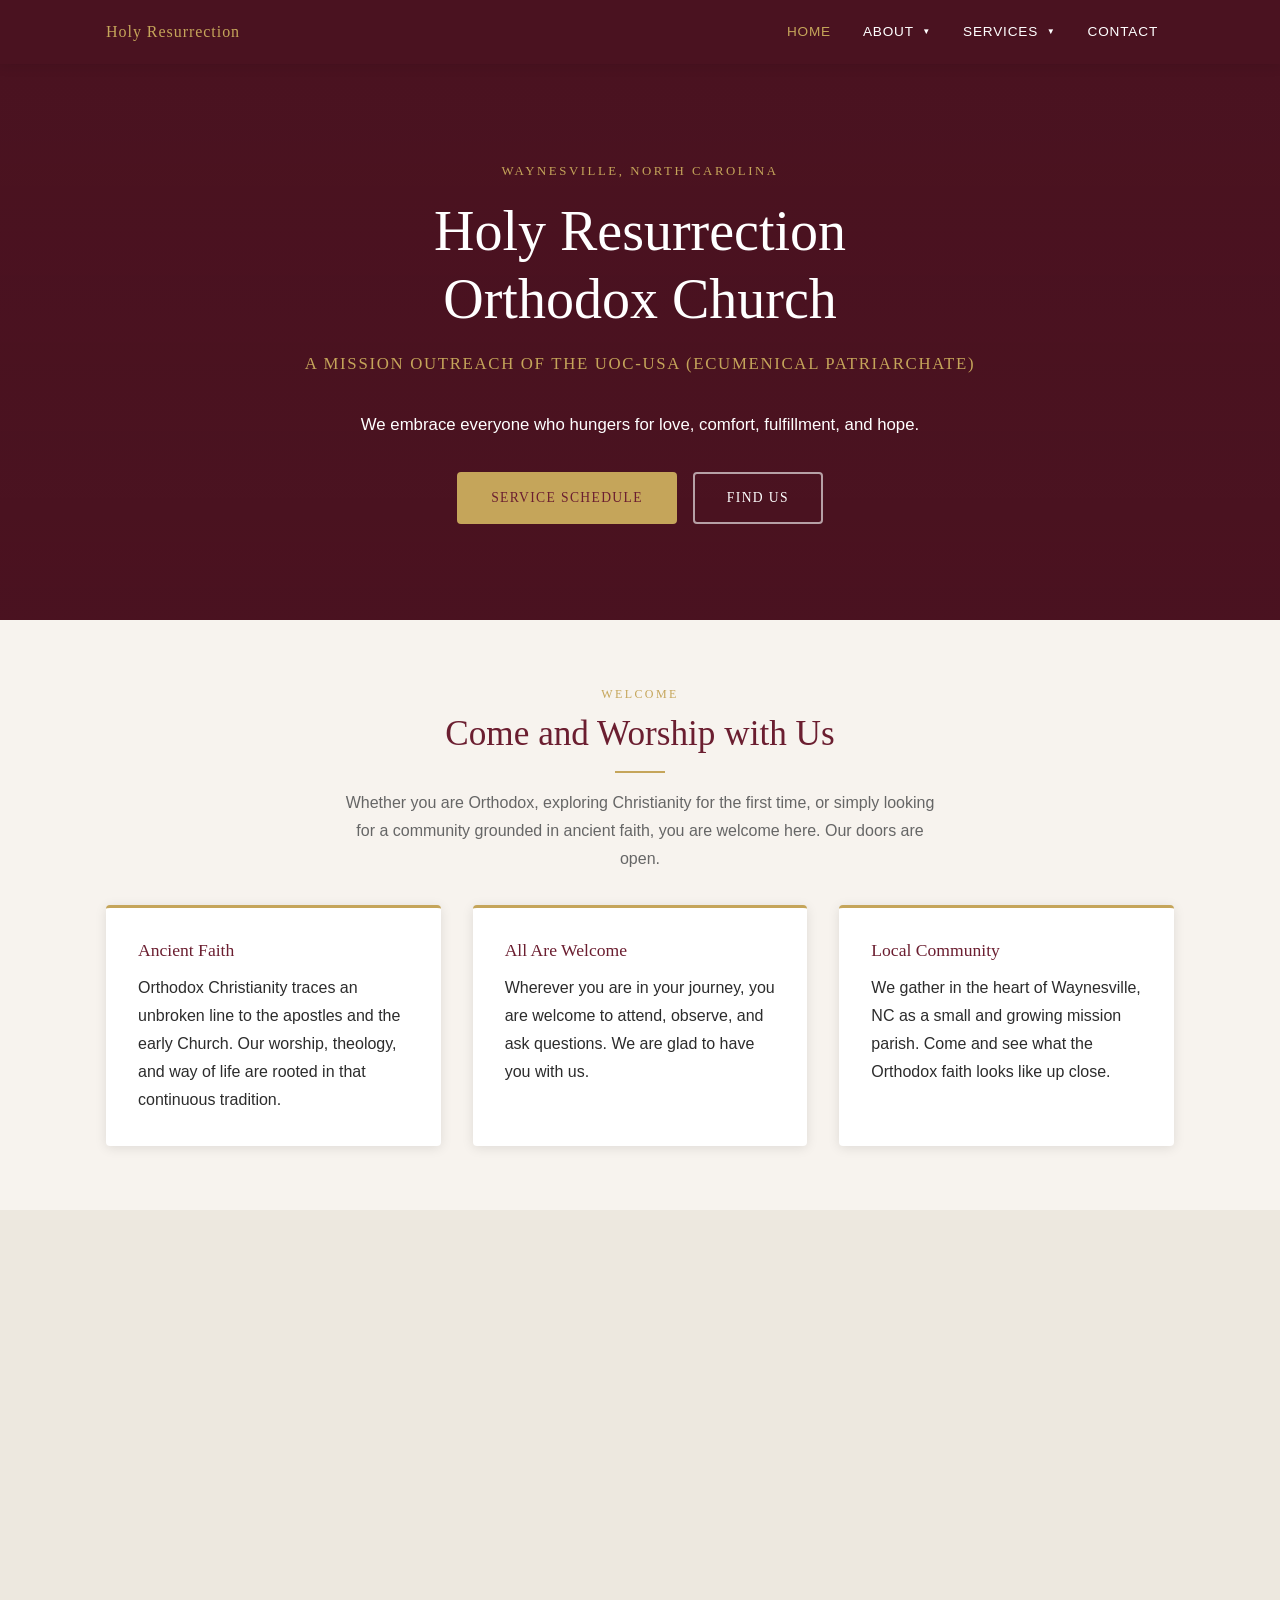
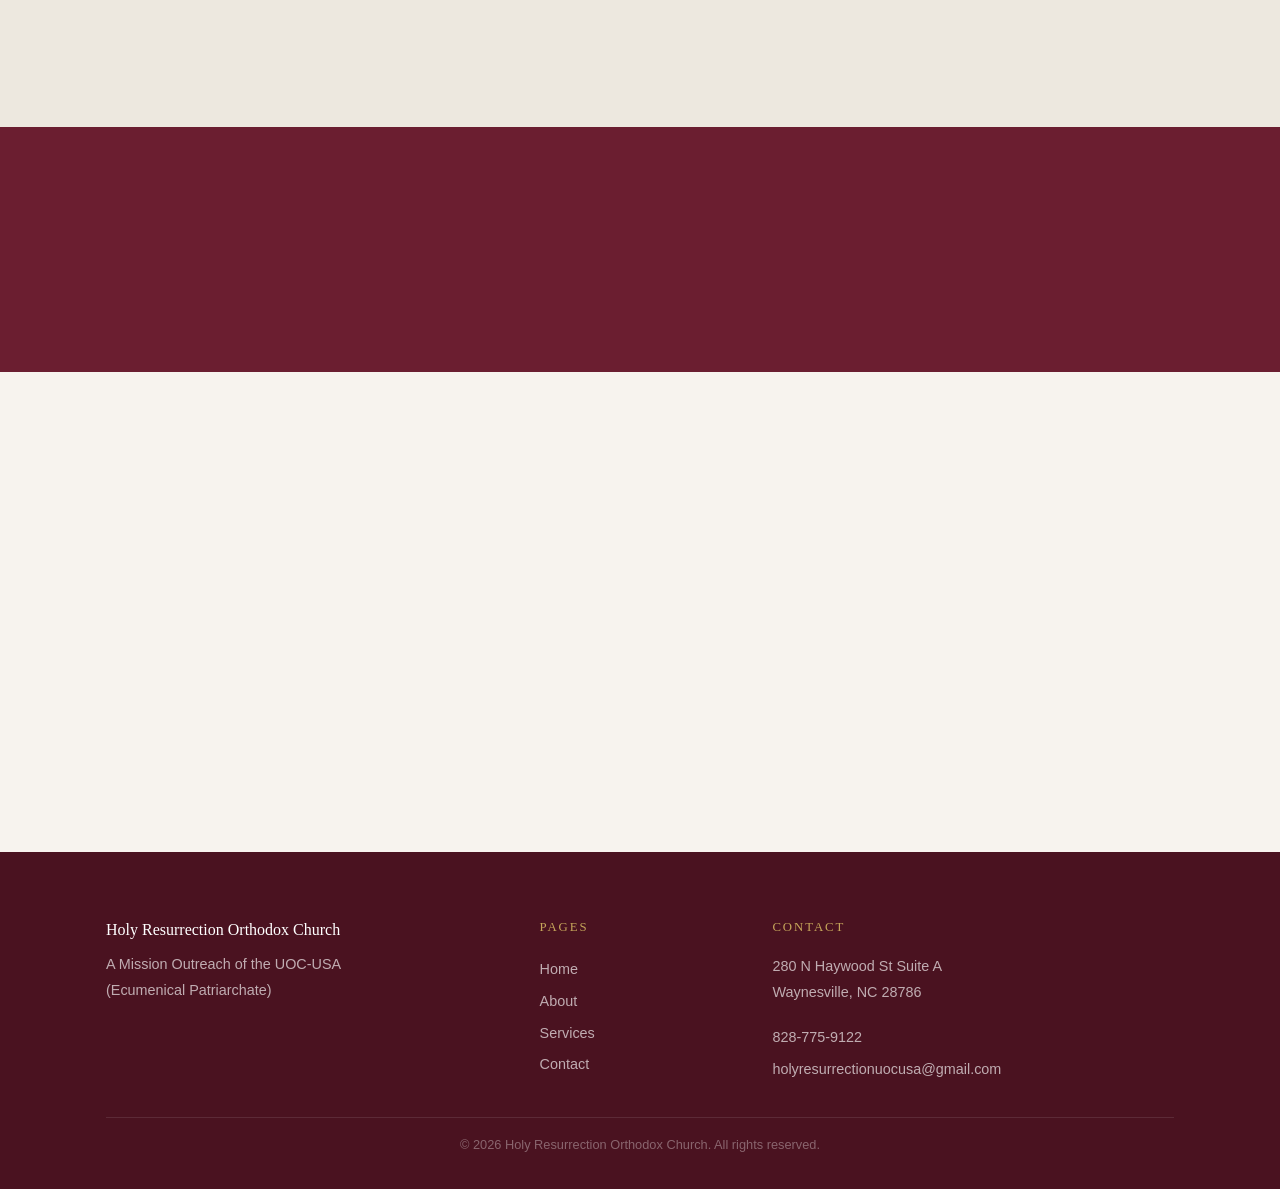
==== commit 10527f77: "Fix hero gradient to use CSS variable so color scheme applies everywhere" ====
--- a/index.html
+++ b/index.html
@@ -17,7 +17,7 @@
   <link rel="preconnect" href="https://fonts.gstatic.com" crossorigin>
   <link href="https://fonts.googleapis.com/css2?family=Cinzel:wght@400;600&family=Lato:ital,wght@0,300;0,400;0,700;1,400&display=swap" rel="stylesheet">
 
-  <link rel="stylesheet" href="style.css?v=2">
+  <link rel="stylesheet" href="style.css?v=3">
 </head>
 <body>
 
--- a/style.css
+++ b/style.css
@@ -2,8 +2,9 @@
    Design System
    ============================================================ */
 :root {
-  --color-primary:      #1B2A4A;
-  --color-primary-dark: #12203A;
+  --color-primary:          #6B1E30;
+  --color-primary-dark:     #4A1220;
+  --color-primary-dark-rgb: 74, 18, 32;
   --color-accent:       #C5A55A;
   --color-accent-dark:  #A8893E;
   --color-bg:           #F7F3EE;
@@ -240,7 +241,7 @@
 
 .hero--home {
   background-image:
-    linear-gradient(to bottom, rgba(18, 32, 58, 0.78), rgba(18, 32, 58, 0.88)),
+    linear-gradient(to bottom, rgba(var(--color-primary-dark-rgb), 0.78), rgba(var(--color-primary-dark-rgb), 0.88)),
     url('images/hero.jpg');
   background-size: cover;
   background-position: center;
@@ -252,7 +253,7 @@
 .hero--page {
   padding: var(--space-lg) 0;
   background-image:
-    linear-gradient(to bottom, rgba(18, 32, 58, 0.85), rgba(18, 32, 58, 0.92)),
+    linear-gradient(to bottom, rgba(var(--color-primary-dark-rgb), 0.85), rgba(var(--color-primary-dark-rgb), 0.92)),
     url('images/hero.jpg');
   background-size: cover;
   background-position: center;
